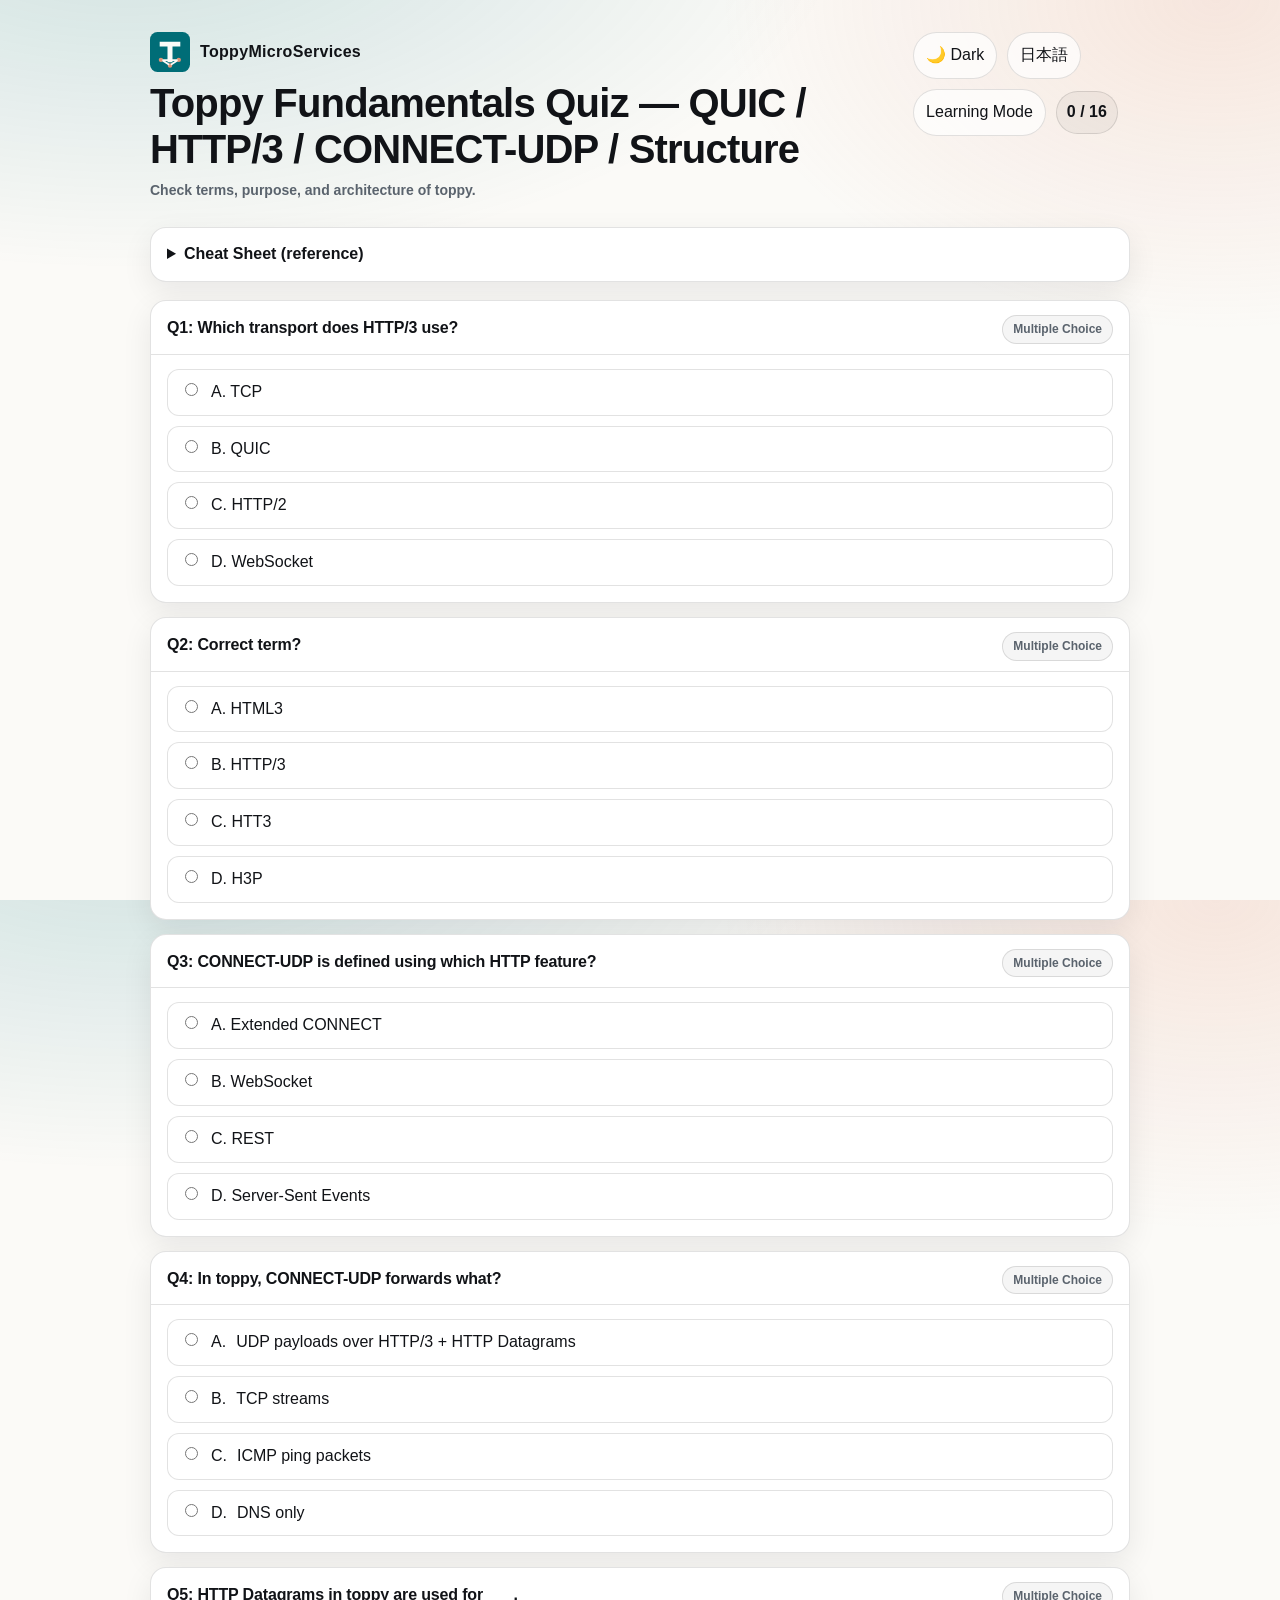
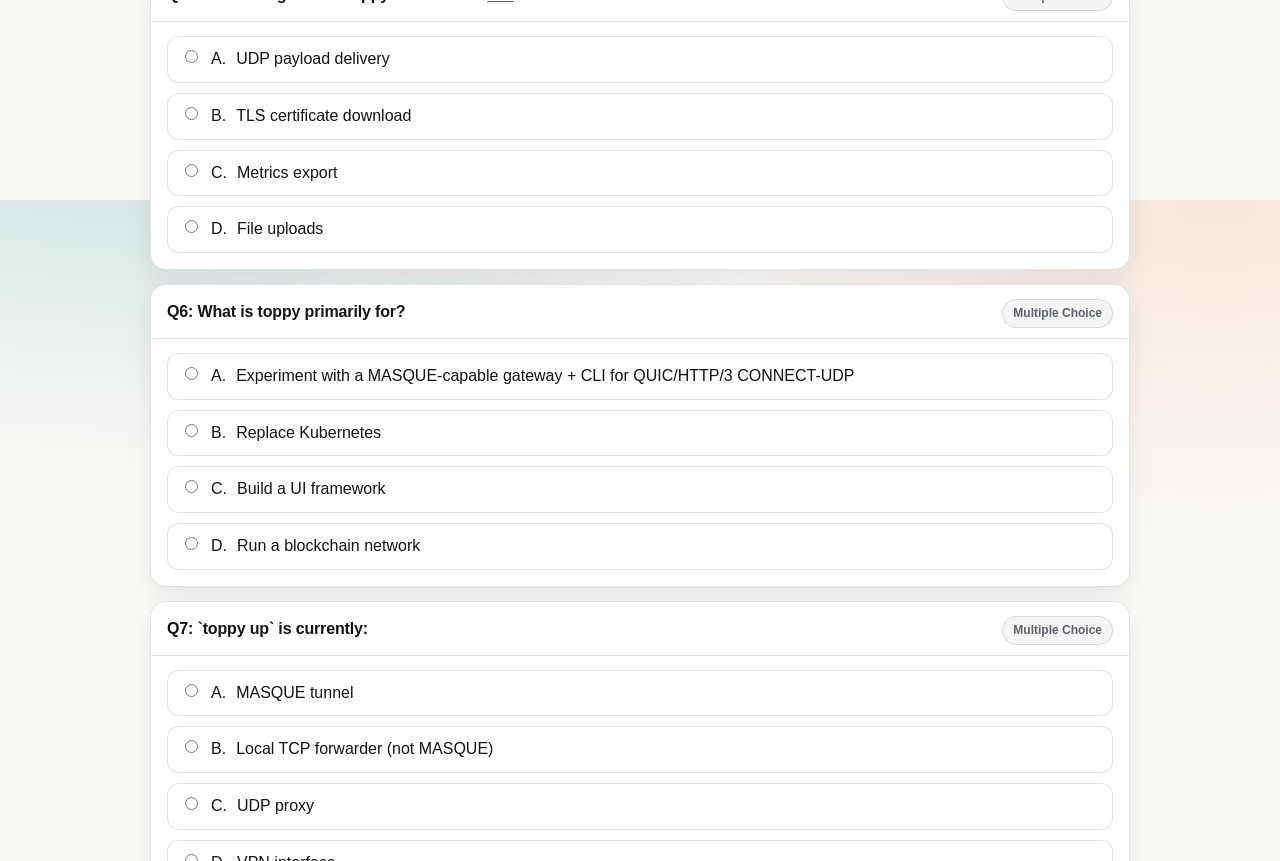
==== education/index.html @ 1da27e4a "Fix education page links" ====
<!doctype html>
<html lang="en">
<head>
  <meta charset="utf-8" />
  <meta name="viewport" content="width=device-width, initial-scale=1" />
  <meta http-equiv="refresh" content="0; url=quiz_template_skeleton.html" />
  <link rel="canonical" href="https://thinksyncs.github.io/toppy/quiz_template_skeleton.html" />
  <title>Toppy Fundamentals Quiz</title>
</head>
<body>
  <p><a href="quiz_template_skeleton.html">Open the Toppy Fundamentals Quiz</a></p>
</body>
</html>
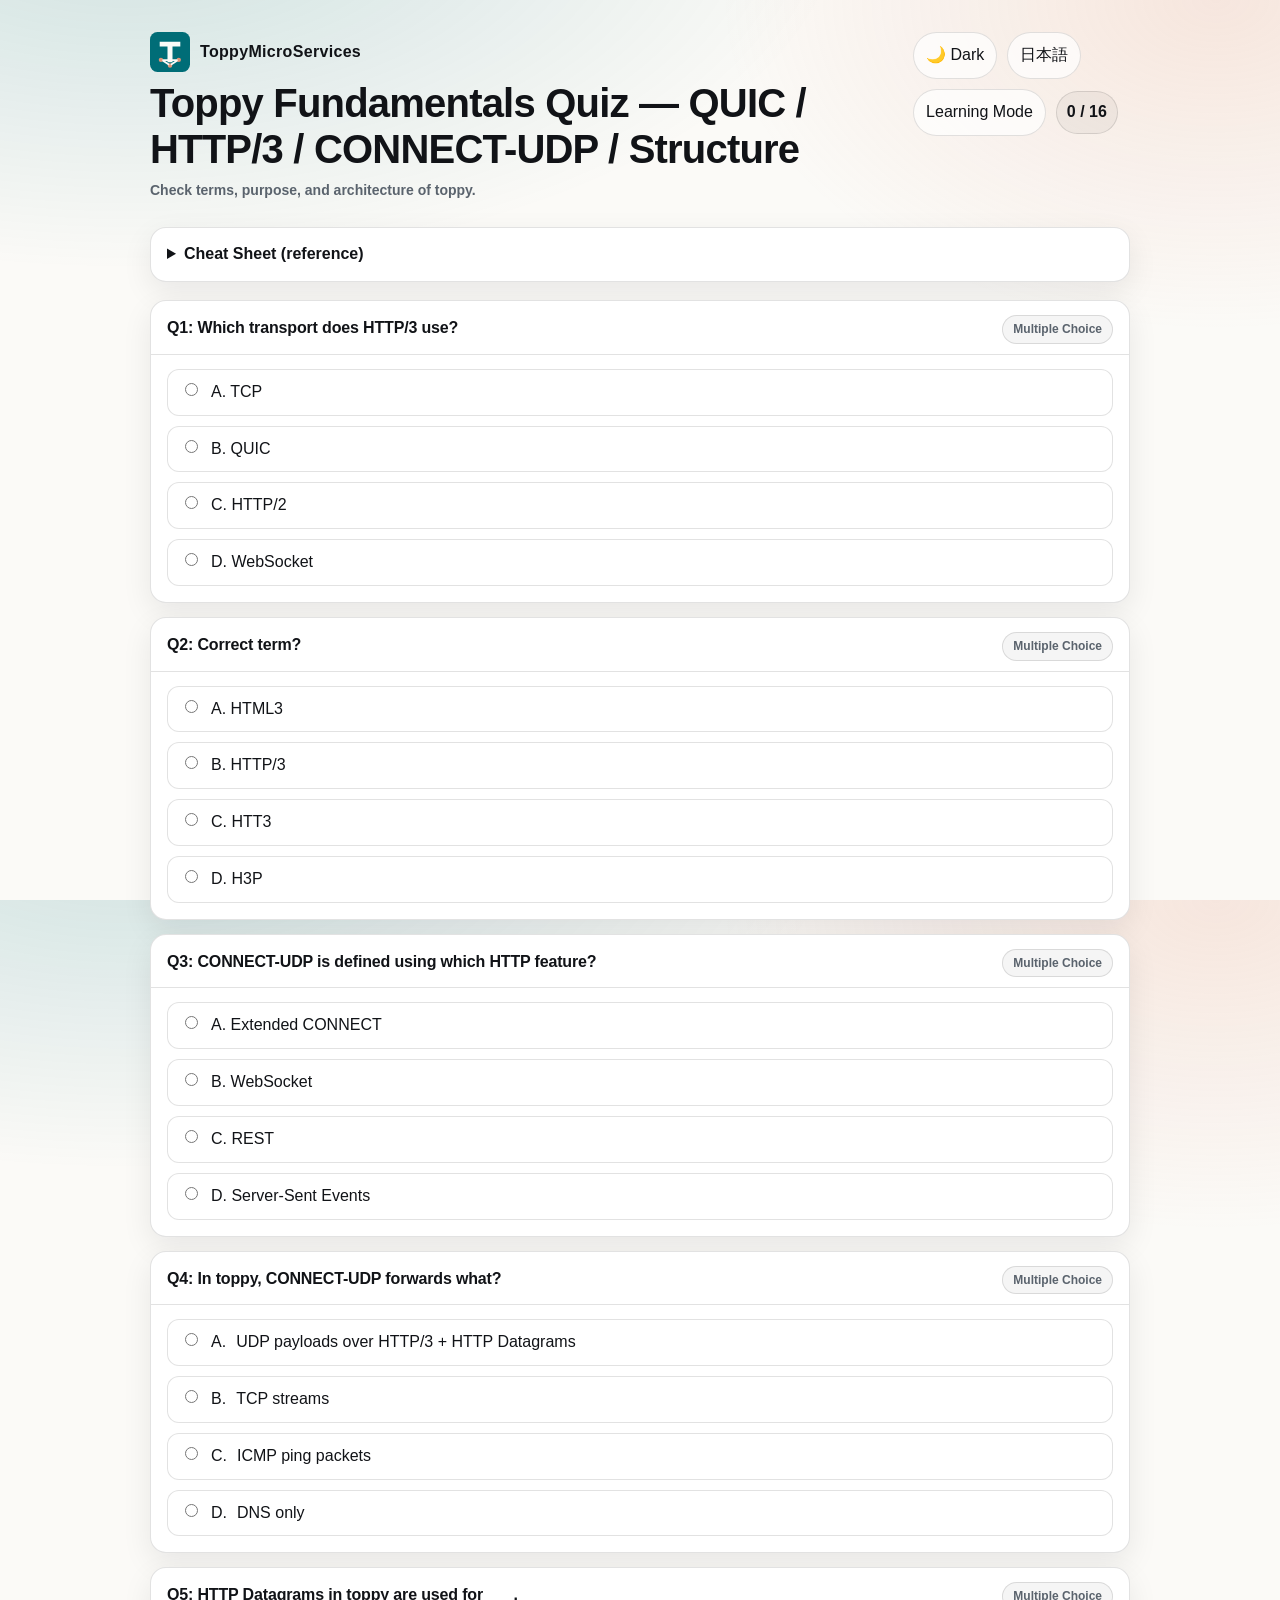
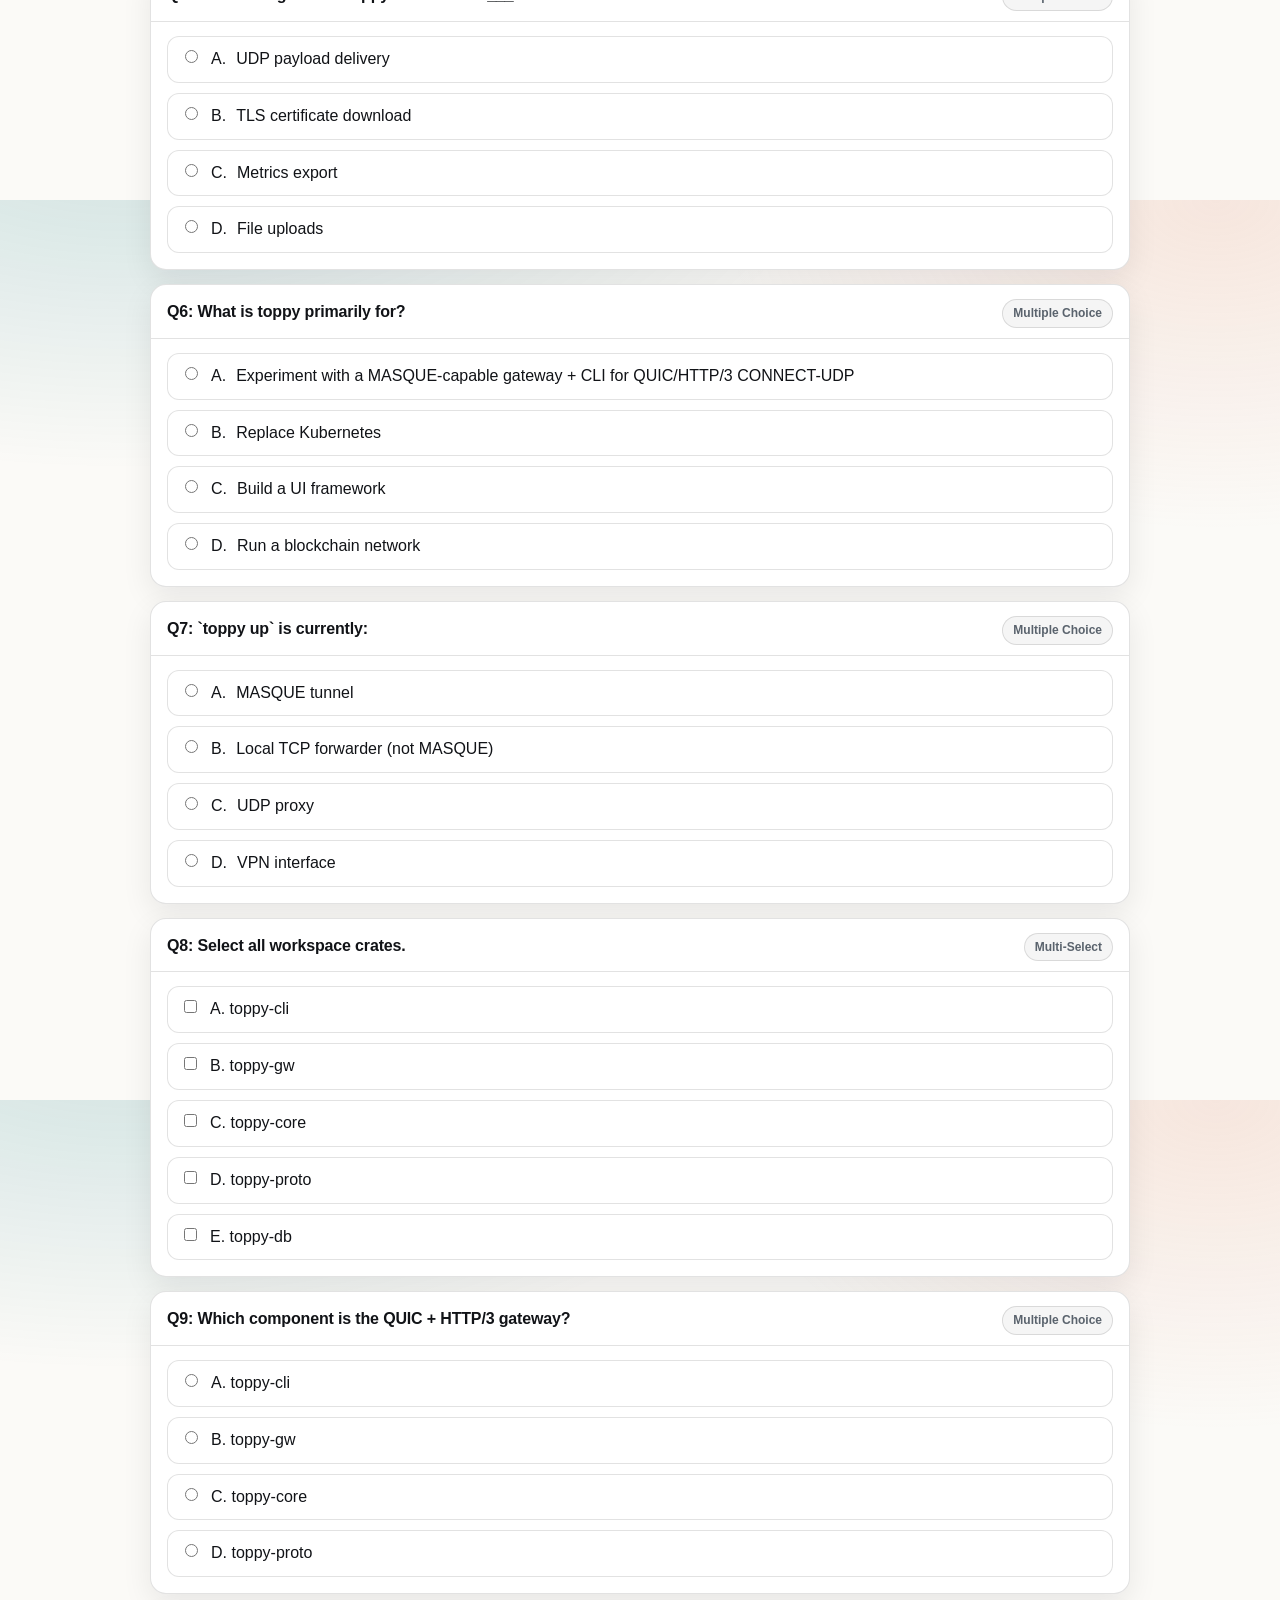
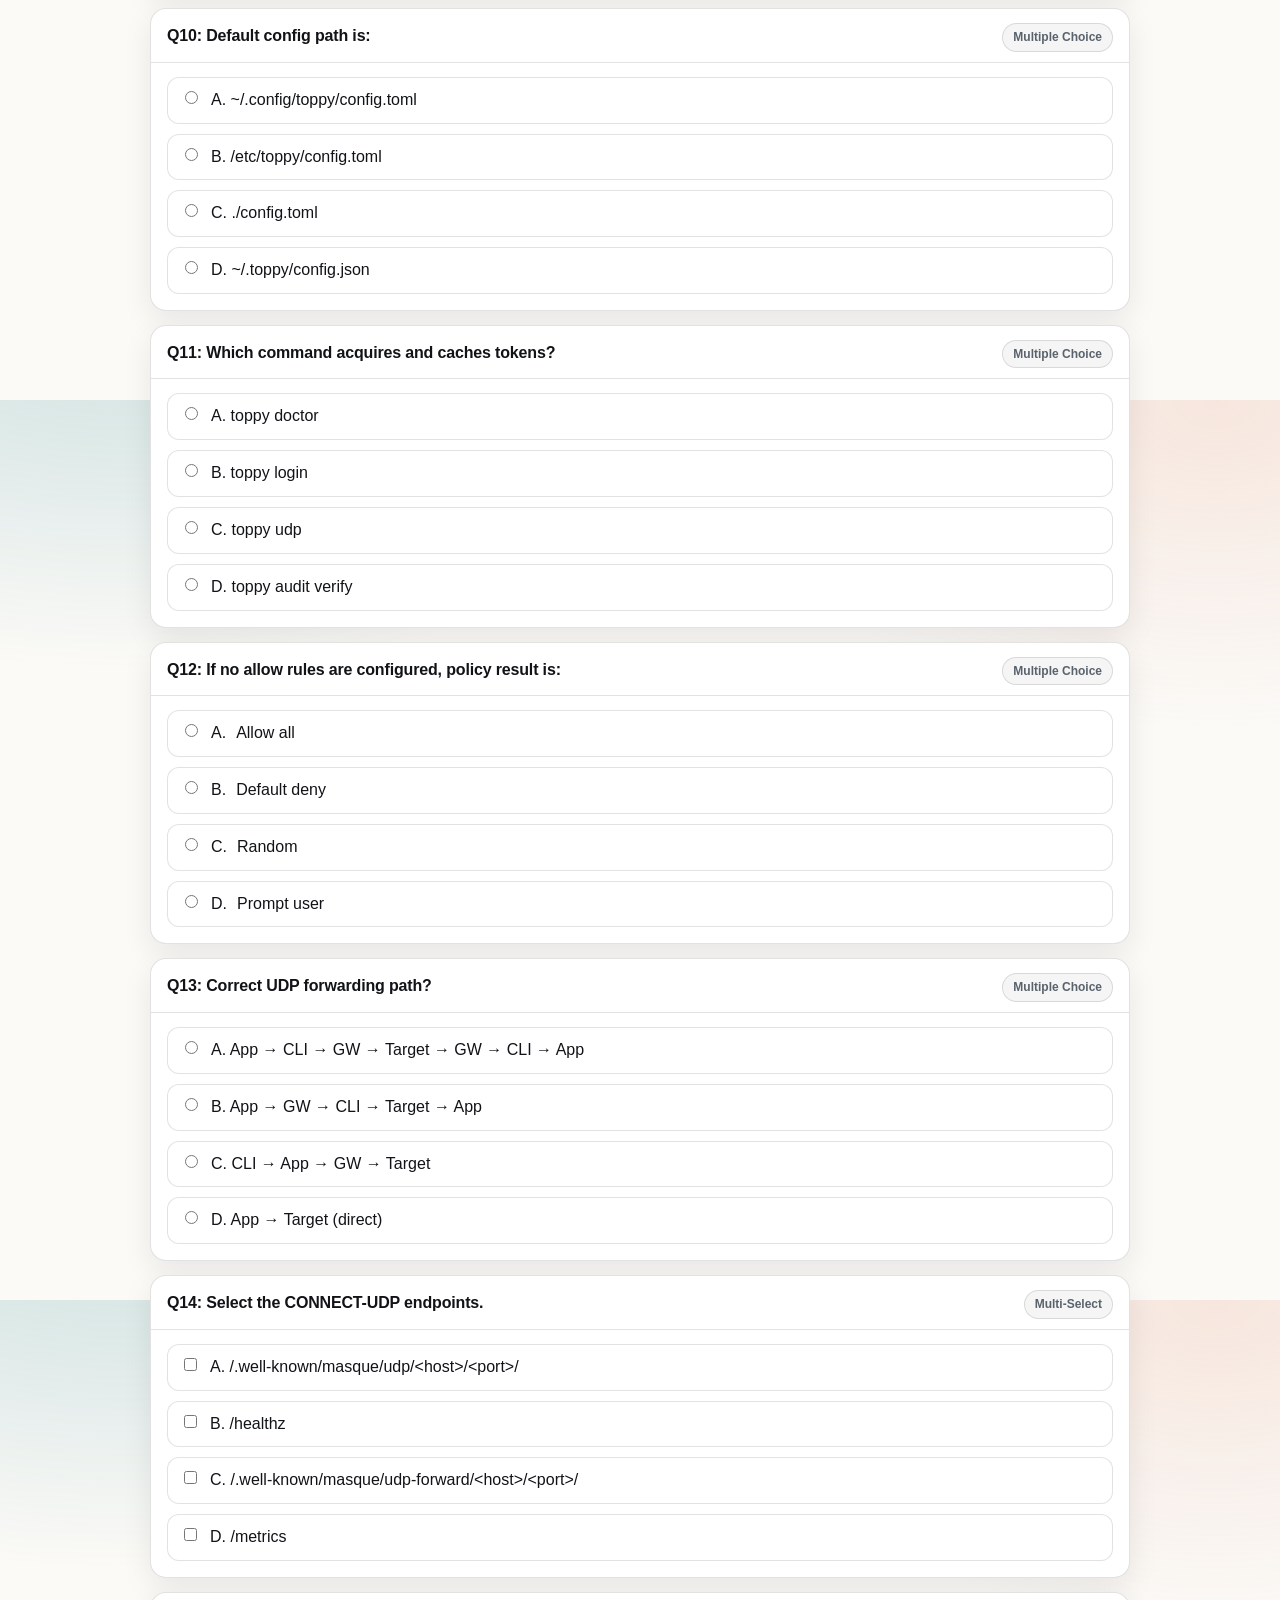
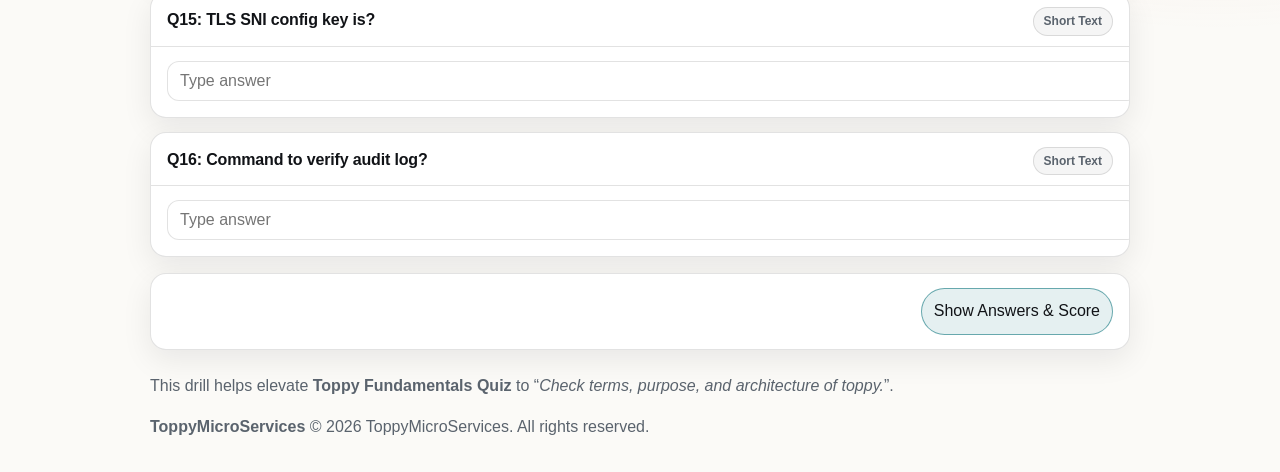
==== commit 1af04dd5: "Harden education quiz security" ====
--- a/education/index.html
+++ b/education/index.html
@@ -3,6 +3,8 @@
 <head>
   <meta charset="utf-8" />
   <meta name="viewport" content="width=device-width, initial-scale=1" />
+  <meta http-equiv="Content-Security-Policy" content="default-src 'self'; base-uri 'none'; object-src 'none'; frame-src 'none'; worker-src 'none'; connect-src 'none'; form-action 'none'; img-src 'self' data:; media-src 'none'; font-src 'self'; style-src 'self'; script-src 'none'; upgrade-insecure-requests" />
+  <meta name="referrer" content="no-referrer" />
   <meta http-equiv="refresh" content="0; url=quiz_template_skeleton.html" />
   <link rel="canonical" href="https://thinksyncs.github.io/toppy/quiz_template_skeleton.html" />
   <title>Toppy Fundamentals Quiz</title>
